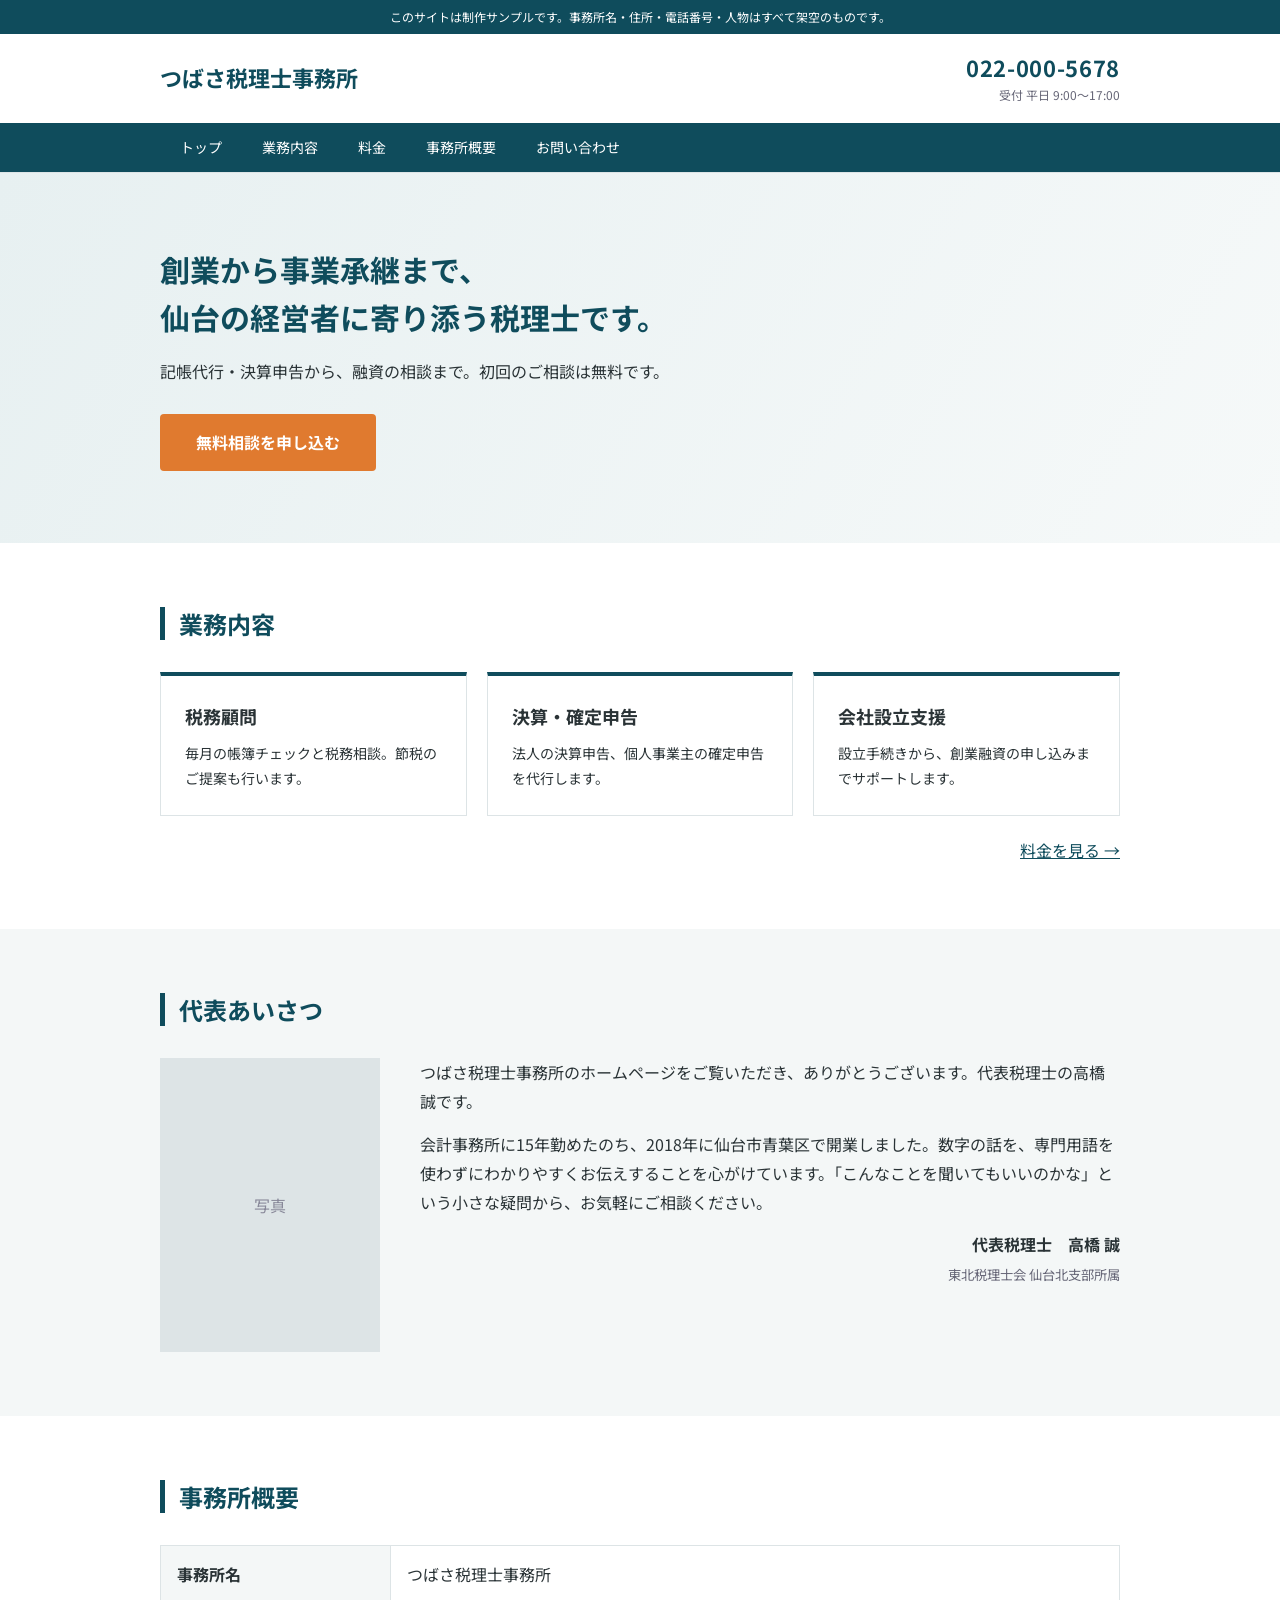
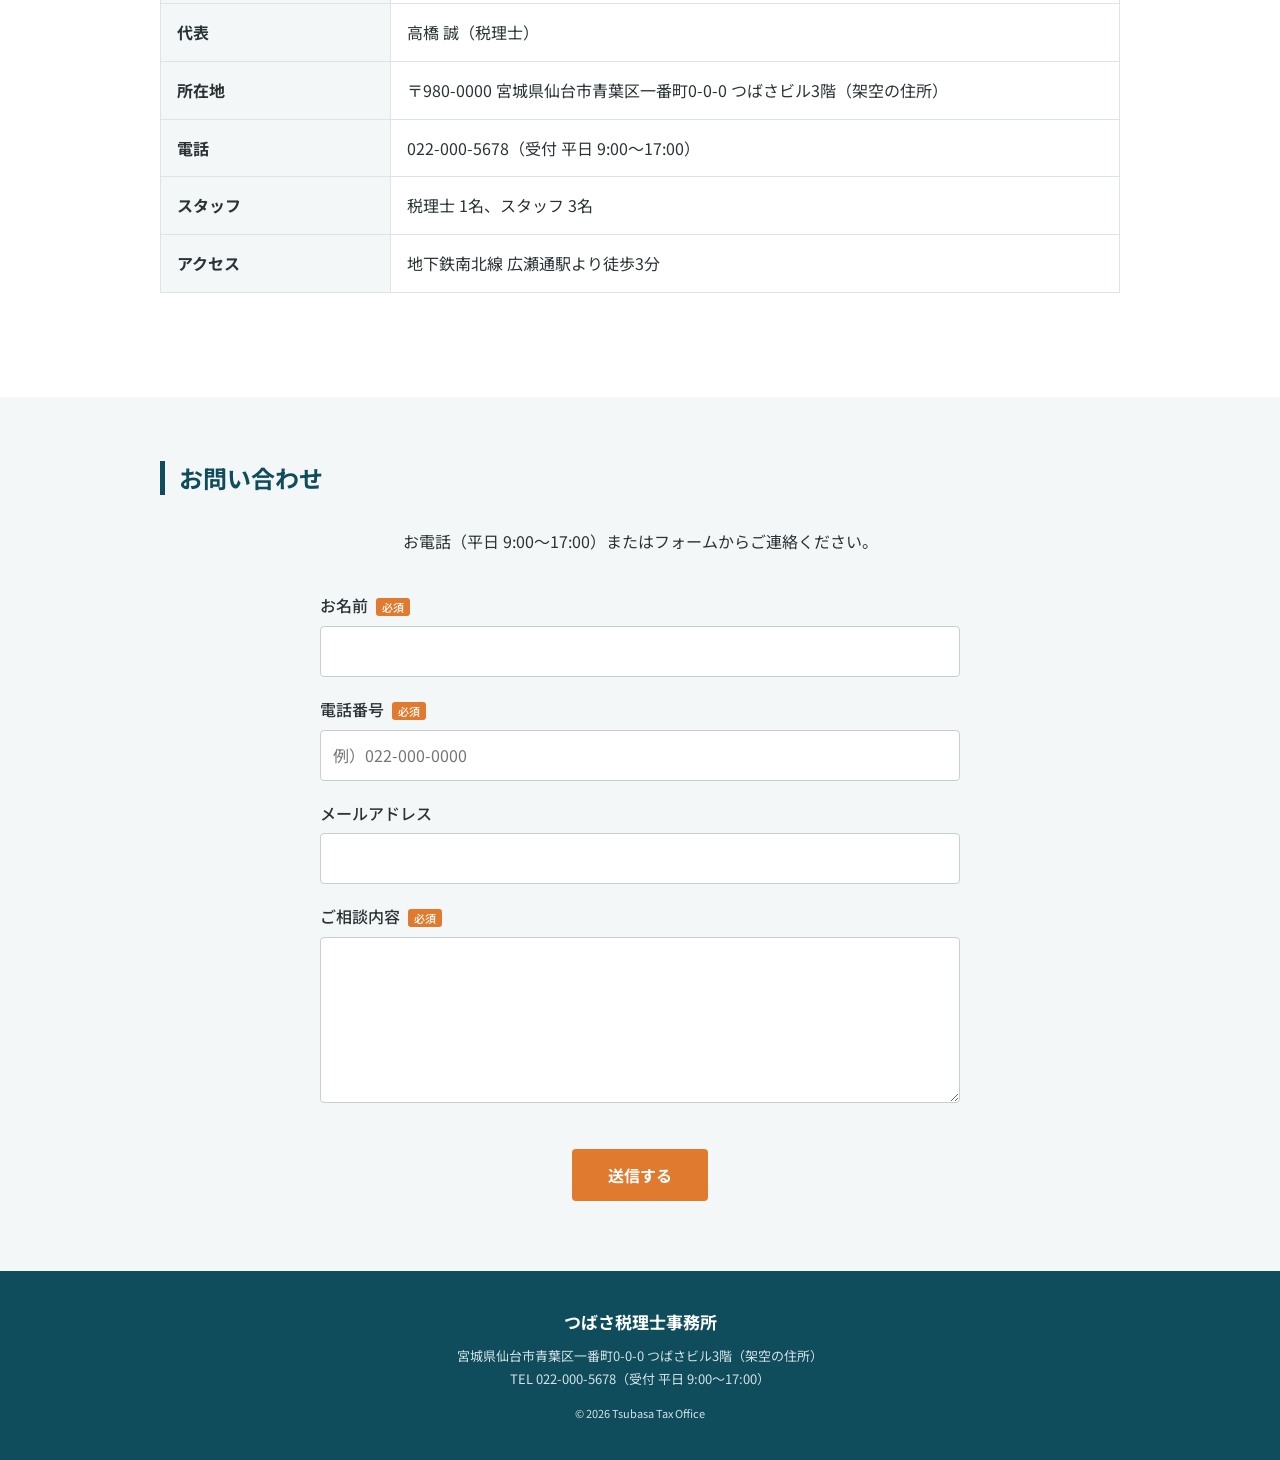
==== index.html @ 03f9ceed "修正前の状態（お預かりしたファイル）" ====
<!DOCTYPE html>
<html lang="ja">
<head>
<meta charset="UTF-8">
<meta name="viewport" content="width=device-width, initial-scale=1">
<title>つばさ税理士事務所｜仙台市青葉区の税理士</title>
<link rel="stylesheet" href="https://fonts.googleapis.com/css2?family=Noto+Sans+JP:wght@400;500;700&display=swap">
<link rel="stylesheet" href="css/style.css">
</head>
<body>

<div class="sample-bar">このサイトは制作サンプルです。事務所名・住所・電話番号・人物はすべて架空のものです。</div>

<header class="header">
  <div class="container header-inner">
    <a href="index.html" class="logo">つばさ税理士事務所</a>
    <div class="header-tel">
      <span class="tel-num">022-000-5678</span>
      <span class="tel-time">受付 平日 9:00〜17:00</span>
    </div>
  </div>
  <nav class="nav">
    <ul class="container">
      <li><a href="index.html">トップ</a></li>
      <li><a href="index.html#service">業務内容</a></li>
      <li><a href="fee.html">料金</a></li>
      <li><a href="index.html#office">事務所概要</a></li>
      <li><a href="index.html#contact">お問い合わせ</a></li>
    </ul>
  </nav>
</header>

<section class="hero">
  <div class="container">
    <h1>創業から事業承継まで、<br>仙台の経営者に寄り添う税理士です。</h1>
    <p>記帳代行・決算申告から、融資の相談まで。初回のご相談は無料です。</p>
    <a href="#contact" class="btn">無料相談を申し込む</a>
  </div>
</section>

<section class="section" id="service">
  <div class="container">
    <h2 class="section-title">業務内容</h2>
    <div class="service-list">
      <div class="service-item">
        <h3>税務顧問</h3>
        <p>毎月の帳簿チェックと税務相談。節税のご提案も行います。</p>
      </div>
      <div class="service-item">
        <h3>決算・確定申告</h3>
        <p>法人の決算申告、個人事業主の確定申告を代行します。</p>
      </div>
      <div class="service-item">
        <h3>会社設立支援</h3>
        <p>設立手続きから、創業融資の申し込みまでサポートします。</p>
      </div>
    </div>
    <p class="more"><a href="fee.html">料金を見る →</a></p>
  </div>
</section>

<section class="section bg-light">
  <div class="container">
    <h2 class="section-title">代表あいさつ</h2>
    <div class="greeting">
      <div class="greeting-photo" aria-hidden="true">写真</div>
      <div class="greeting-text">
        <p>つばさ税理士事務所のホームページをご覧いただき、ありがとうございます。代表税理士の高橋 誠です。</p>
        <p>会計事務所に15年勤めたのち、2018年に仙台市青葉区で開業しました。数字の話を、専門用語を使わずにわかりやすくお伝えすることを心がけています。「こんなことを聞いてもいいのかな」という小さな疑問から、お気軽にご相談ください。</p>
        <p class="sign">代表税理士　高橋 誠<br><small>東北税理士会 仙台北支部所属</small></p>
      </div>
    </div>
  </div>
</section>

<section class="section" id="office">
  <div class="container">
    <h2 class="section-title">事務所概要</h2>
    <table class="info-table">
      <tr><th>事務所名</th><td>つばさ税理士事務所</td></tr>
      <tr><th>代表</th><td>高橋 誠（税理士）</td></tr>
      <tr><th>所在地</th><td>〒980-0000 宮城県仙台市青葉区一番町0-0-0 つばさビル3階（架空の住所）</td></tr>
      <tr><th>電話</th><td>022-000-5678（受付 平日 9:00〜17:00）</td></tr>
      <tr><th>スタッフ</th><td>税理士 1名、スタッフ 3名</td></tr>
      <tr><th>アクセス</th><td>地下鉄南北線 広瀬通駅より徒歩3分</td></tr>
    </table>
  </div>
</section>

<section class="section bg-light" id="contact">
  <div class="container">
    <h2 class="section-title">お問い合わせ</h2>
    <p class="center">お電話（平日 9:00〜17:00）またはフォームからご連絡ください。</p>
    <form class="contact-form" id="contactForm" novalidate>
      <label for="c-name">お名前 <span class="req">必須</span></label>
      <input type="text" id="c-name" name="name">
      <label for="c-tel">電話番号 <span class="req">必須</span></label>
      <input type="tel" id="c-tel" name="tel" placeholder="例）022-000-0000">
      <label for="c-mail">メールアドレス</label>
      <input type="email" id="c-mail" name="mail">
      <label for="c-body">ご相談内容 <span class="req">必須</span></label>
      <textarea id="c-body" name="body" rows="5"></textarea>
      <p class="form-error" id="formError"></p>
      <button type="submit" class="btn">送信する</button>
      <p class="form-done" id="formDone"></p>
    </form>
  </div>
</section>

<footer class="footer">
  <div class="container">
    <p class="footer-name">つばさ税理士事務所</p>
    <p>宮城県仙台市青葉区一番町0-0-0 つばさビル3階（架空の住所）</p>
    <p>TEL 022-000-5678（受付 平日 9:00〜17:00）</p>
    <p class="copy">&copy; 2026 Tsubasa Tax Office</p>
  </div>
</footer>

<script src="js/contact.js"></script>
</body>
</html>
---- css/style.css ----
@charset "UTF-8";

* { margin: 0; padding: 0; box-sizing: border-box; }
body {
  font-family: "Noto Sans JP", "Hiragino Sans", "Yu Gothic", sans-serif;
  color: #2a3336;
  line-height: 1.8;
  background: #fff;
}
a { color: #0f4c5c; }
ul { list-style: none; }

.container {
  max-width: 1000px;
  margin: 0 auto;
  padding: 0 20px;
}

.sample-bar {
  background: #0f4c5c;
  color: #fff;
  font-size: 12px;
  text-align: center;
  padding: 6px 16px;
}

/* ヘッダー */
.header { border-bottom: 1px solid #dde4e6; }
.header-inner {
  display: flex;
  justify-content: space-between;
  align-items: center;
  padding-top: 18px;
  padding-bottom: 18px;
  gap: 16px;
  flex-wrap: wrap;
}
.logo {
  font-size: 22px;
  font-weight: 700;
  color: #0f4c5c;
  text-decoration: none;
}
.header-tel { text-align: right; line-height: 1.4; }
.tel-num { display: block; font-size: 22px; font-weight: 700; color: #0f4c5c; letter-spacing: 0.03em; }
.tel-time { font-size: 12px; color: #667; }
.nav { background: #0f4c5c; }
.nav ul { display: flex; flex-wrap: wrap; }
.nav a {
  display: block;
  color: #fff;
  text-decoration: none;
  padding: 12px 20px;
  font-size: 14px;
}
.nav a:hover { background: rgba(255, 255, 255, 0.12); }

/* ヒーロー */
.hero {
  background: linear-gradient(120deg, #e7f0f1, #f6f9f9);
  padding: 72px 0;
}
.hero h1 {
  font-size: 30px;
  line-height: 1.6;
  color: #0f4c5c;
  margin-bottom: 16px;
}
.hero p { margin-bottom: 28px; }
.btn {
  display: inline-block;
  background: #e07a2f;
  color: #fff;
  font-weight: 700;
  text-decoration: none;
  padding: 14px 36px;
  border: none;
  border-radius: 4px;
  font-size: 16px;
  font-family: inherit;
  cursor: pointer;
}
.btn:hover { opacity: 0.85; }

/* セクション */
.section { padding: 64px 0; }
.bg-light { background: #f4f7f7; }
.section-title {
  font-size: 24px;
  color: #0f4c5c;
  margin-bottom: 32px;
  padding-left: 14px;
  border-left: 5px solid #0f4c5c;
  line-height: 1.4;
}
.center { text-align: center; margin-bottom: 24px; }

.service-list {
  display: grid;
  grid-template-columns: repeat(auto-fit, minmax(240px, 1fr));
  gap: 20px;
}
.service-item {
  border: 1px solid #dde4e6;
  border-top: 4px solid #0f4c5c;
  padding: 24px;
  background: #fff;
}
.service-item h3 { font-size: 18px; margin-bottom: 8px; }
.service-item p { font-size: 14px; }
.more { text-align: right; margin-top: 20px; }

.greeting { display: flex; gap: 40px; align-items: flex-start; }
.greeting-photo {
  flex: 0 0 220px;
  aspect-ratio: 3 / 4;
  background: #dde4e6;
  display: flex;
  align-items: center;
  justify-content: center;
  color: #889;
}
.greeting-text p + p { margin-top: 14px; }
.sign { text-align: right; font-weight: 700; }
.sign small { font-weight: 400; color: #667; }

.info-table, .fee-table {
  width: 100%;
  border-collapse: collapse;
  margin-bottom: 40px;
}
.info-table th, .info-table td,
.fee-table th, .fee-table td {
  border: 1px solid #dde4e6;
  padding: 14px 16px;
  text-align: left;
}
.info-table th { width: 24%; background: #f4f7f7; }
.fee-table th { background: #0f4c5c; color: #fff; }
.fee-table td:not(:first-child) { text-align: right; white-space: nowrap; }
.note { font-size: 13px; color: #667; }

.page-title { background: #e7f0f1; padding: 40px 0; }
.page-title h1 { font-size: 26px; color: #0f4c5c; }

/* フォーム */
.contact-form {
  max-width: 640px;
  margin: 0 auto;
  display: flex;
  flex-direction: column;
  gap: 6px;
}
.contact-form label { font-weight: 500; margin-top: 12px; }
.contact-form input, .contact-form textarea {
  font: inherit;
  padding: 10px 12px;
  border: 1px solid #c5cfd2;
  border-radius: 4px;
  width: 100%;
}
.req {
  font-size: 11px;
  background: #e07a2f;
  color: #fff;
  padding: 1px 6px;
  border-radius: 3px;
  margin-left: 4px;
}
.contact-form .btn { margin-top: 20px; align-self: center; }
.form-error { color: #c0392b; font-size: 14px; min-height: 1em; }
.form-done { color: #0f4c5c; font-weight: 500; text-align: center; }

/* フッター */
.footer {
  background: #0f4c5c;
  color: #d5e3e6;
  padding: 36px 0;
  font-size: 13px;
  text-align: center;
}
.footer-name { font-size: 17px; color: #fff; font-weight: 700; margin-bottom: 6px; }
.copy { margin-top: 14px; font-size: 11px; }

@media (max-width: 768px) {
  .header-tel { text-align: left; }
  .nav a { padding: 10px 14px; }
  .hero { padding: 48px 0; }
  .hero h1 { font-size: 22px; }
  .greeting { flex-direction: column; }
  .greeting-photo { flex-basis: auto; width: 160px; }
  .info-table th { width: 32%; }
}
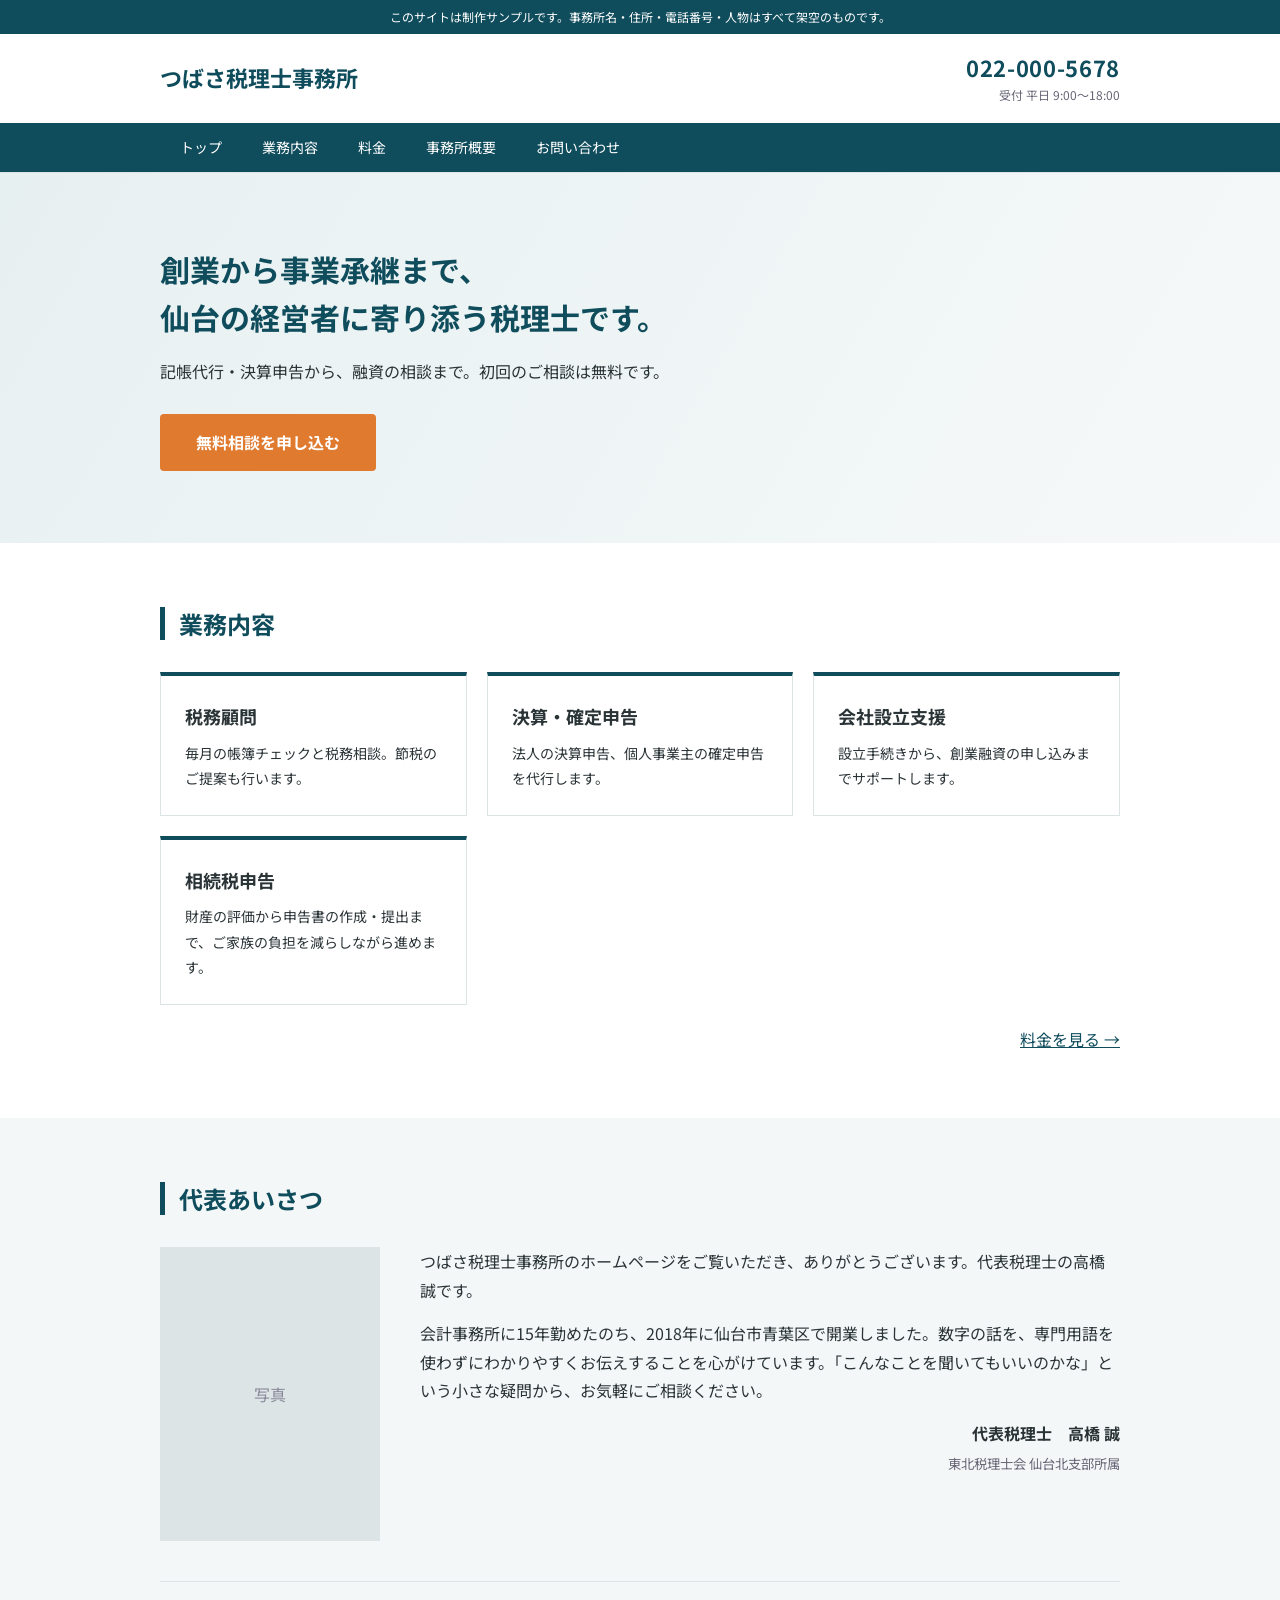
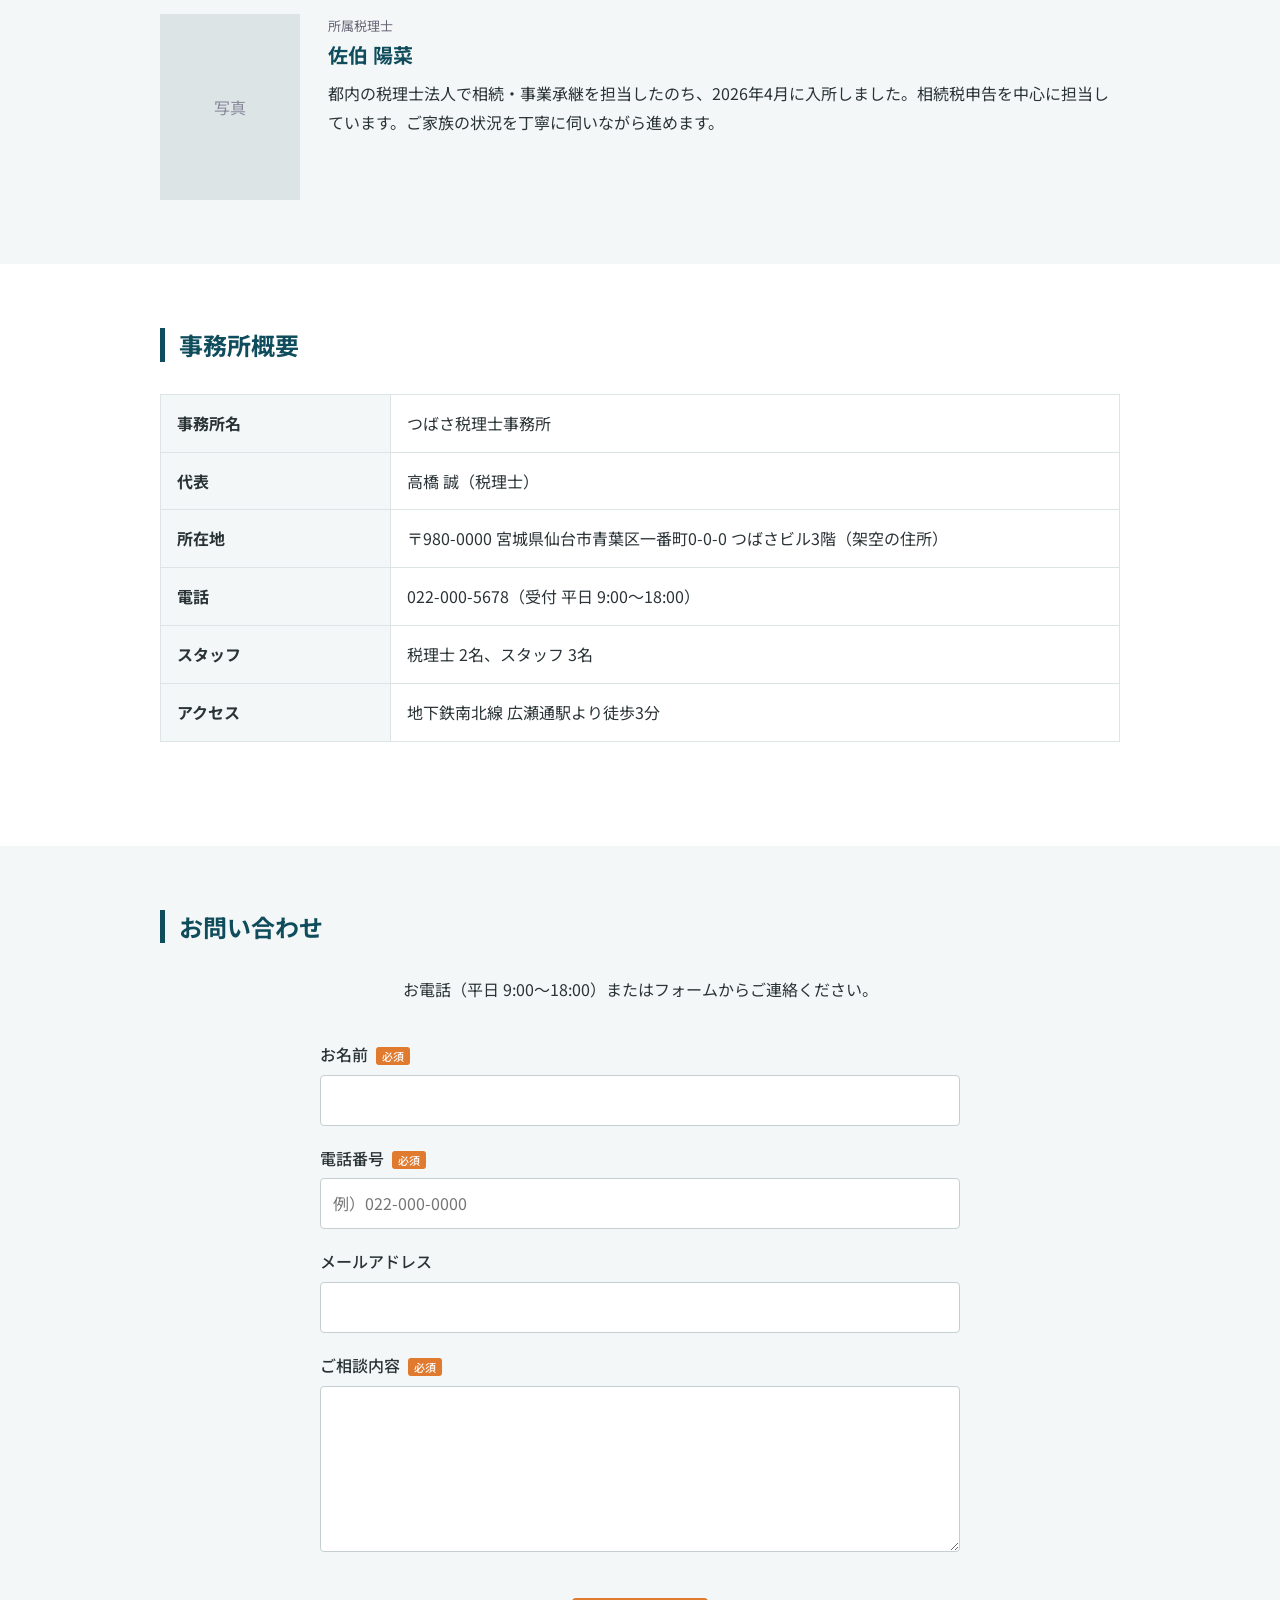
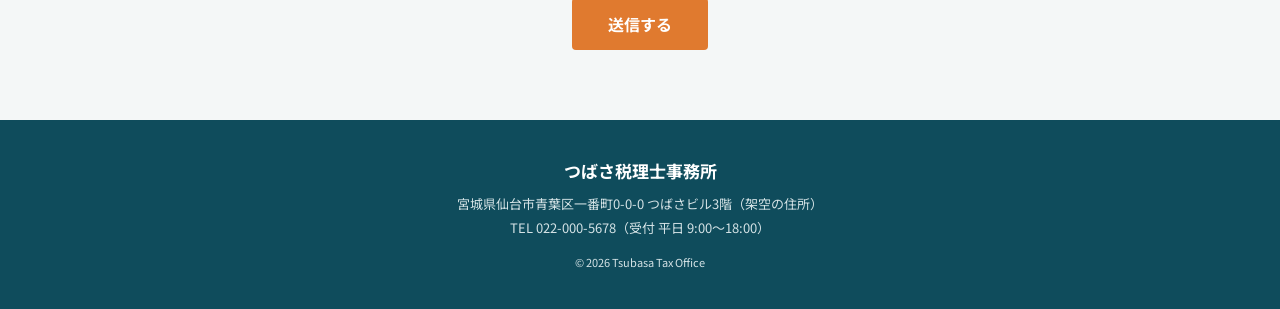
==== commit 33d8baf5: "ご依頼の4件を修正 - 相続税申告を業務内容・料金ページに追加 - 税理士2名体制への変更と、所属税理士の紹介を追加 - 電話受付時間を9:00〜18:00に変更（7か所） - お問い合わせフォームで" ====
--- a/index.html
+++ b/index.html
@@ -16,7 +16,7 @@
     <a href="index.html" class="logo">つばさ税理士事務所</a>
     <div class="header-tel">
       <span class="tel-num">022-000-5678</span>
-      <span class="tel-time">受付 平日 9:00〜17:00</span>
+      <span class="tel-time">受付 平日 9:00〜18:00</span>
     </div>
   </div>
   <nav class="nav">
@@ -54,6 +54,10 @@
         <h3>会社設立支援</h3>
         <p>設立手続きから、創業融資の申し込みまでサポートします。</p>
       </div>
+      <div class="service-item">
+        <h3>相続税申告</h3>
+        <p>財産の評価から申告書の作成・提出まで、ご家族の負担を減らしながら進めます。</p>
+      </div>
     </div>
     <p class="more"><a href="fee.html">料金を見る →</a></p>
   </div>
@@ -70,6 +74,14 @@
         <p class="sign">代表税理士　高橋 誠<br><small>東北税理士会 仙台北支部所属</small></p>
       </div>
     </div>
+    <div class="staff-card">
+      <div class="staff-photo" aria-hidden="true">写真</div>
+      <div>
+        <p class="staff-role">所属税理士</p>
+        <h3 class="staff-name">佐伯 陽菜</h3>
+        <p>都内の税理士法人で相続・事業承継を担当したのち、2026年4月に入所しました。相続税申告を中心に担当しています。ご家族の状況を丁寧に伺いながら進めます。</p>
+      </div>
+    </div>
   </div>
 </section>
 
@@ -80,8 +92,8 @@
       <tr><th>事務所名</th><td>つばさ税理士事務所</td></tr>
       <tr><th>代表</th><td>高橋 誠（税理士）</td></tr>
       <tr><th>所在地</th><td>〒980-0000 宮城県仙台市青葉区一番町0-0-0 つばさビル3階（架空の住所）</td></tr>
-      <tr><th>電話</th><td>022-000-5678（受付 平日 9:00〜17:00）</td></tr>
-      <tr><th>スタッフ</th><td>税理士 1名、スタッフ 3名</td></tr>
+      <tr><th>電話</th><td>022-000-5678（受付 平日 9:00〜18:00）</td></tr>
+      <tr><th>スタッフ</th><td>税理士 2名、スタッフ 3名</td></tr>
       <tr><th>アクセス</th><td>地下鉄南北線 広瀬通駅より徒歩3分</td></tr>
     </table>
   </div>
@@ -90,7 +102,7 @@
 <section class="section bg-light" id="contact">
   <div class="container">
     <h2 class="section-title">お問い合わせ</h2>
-    <p class="center">お電話（平日 9:00〜17:00）またはフォームからご連絡ください。</p>
+    <p class="center">お電話（平日 9:00〜18:00）またはフォームからご連絡ください。</p>
     <form class="contact-form" id="contactForm" novalidate>
       <label for="c-name">お名前 <span class="req">必須</span></label>
       <input type="text" id="c-name" name="name">
@@ -111,7 +123,7 @@
   <div class="container">
     <p class="footer-name">つばさ税理士事務所</p>
     <p>宮城県仙台市青葉区一番町0-0-0 つばさビル3階（架空の住所）</p>
-    <p>TEL 022-000-5678（受付 平日 9:00〜17:00）</p>
+    <p>TEL 022-000-5678（受付 平日 9:00〜18:00）</p>
     <p class="copy">&copy; 2026 Tsubasa Tax Office</p>
   </div>
 </footer>
--- a/css/style.css
+++ b/css/style.css
@@ -124,6 +124,26 @@
 .sign { text-align: right; font-weight: 700; }
 .sign small { font-weight: 400; color: #667; }
 
+.staff-card {
+  display: flex;
+  gap: 28px;
+  align-items: flex-start;
+  margin-top: 40px;
+  padding-top: 32px;
+  border-top: 1px solid #dde4e6;
+}
+.staff-photo {
+  flex: 0 0 140px;
+  aspect-ratio: 3 / 4;
+  background: #dde4e6;
+  display: flex;
+  align-items: center;
+  justify-content: center;
+  color: #889;
+}
+.staff-role { font-size: 13px; color: #667; }
+.staff-name { font-size: 20px; color: #0f4c5c; margin-bottom: 6px; }
+
 .info-table, .fee-table {
   width: 100%;
   border-collapse: collapse;
@@ -189,5 +209,7 @@
   .hero h1 { font-size: 22px; }
   .greeting { flex-direction: column; }
   .greeting-photo { flex-basis: auto; width: 160px; }
+  .staff-card { flex-direction: column; }
+  .staff-photo { flex-basis: auto; width: 120px; }
   .info-table th { width: 32%; }
 }
